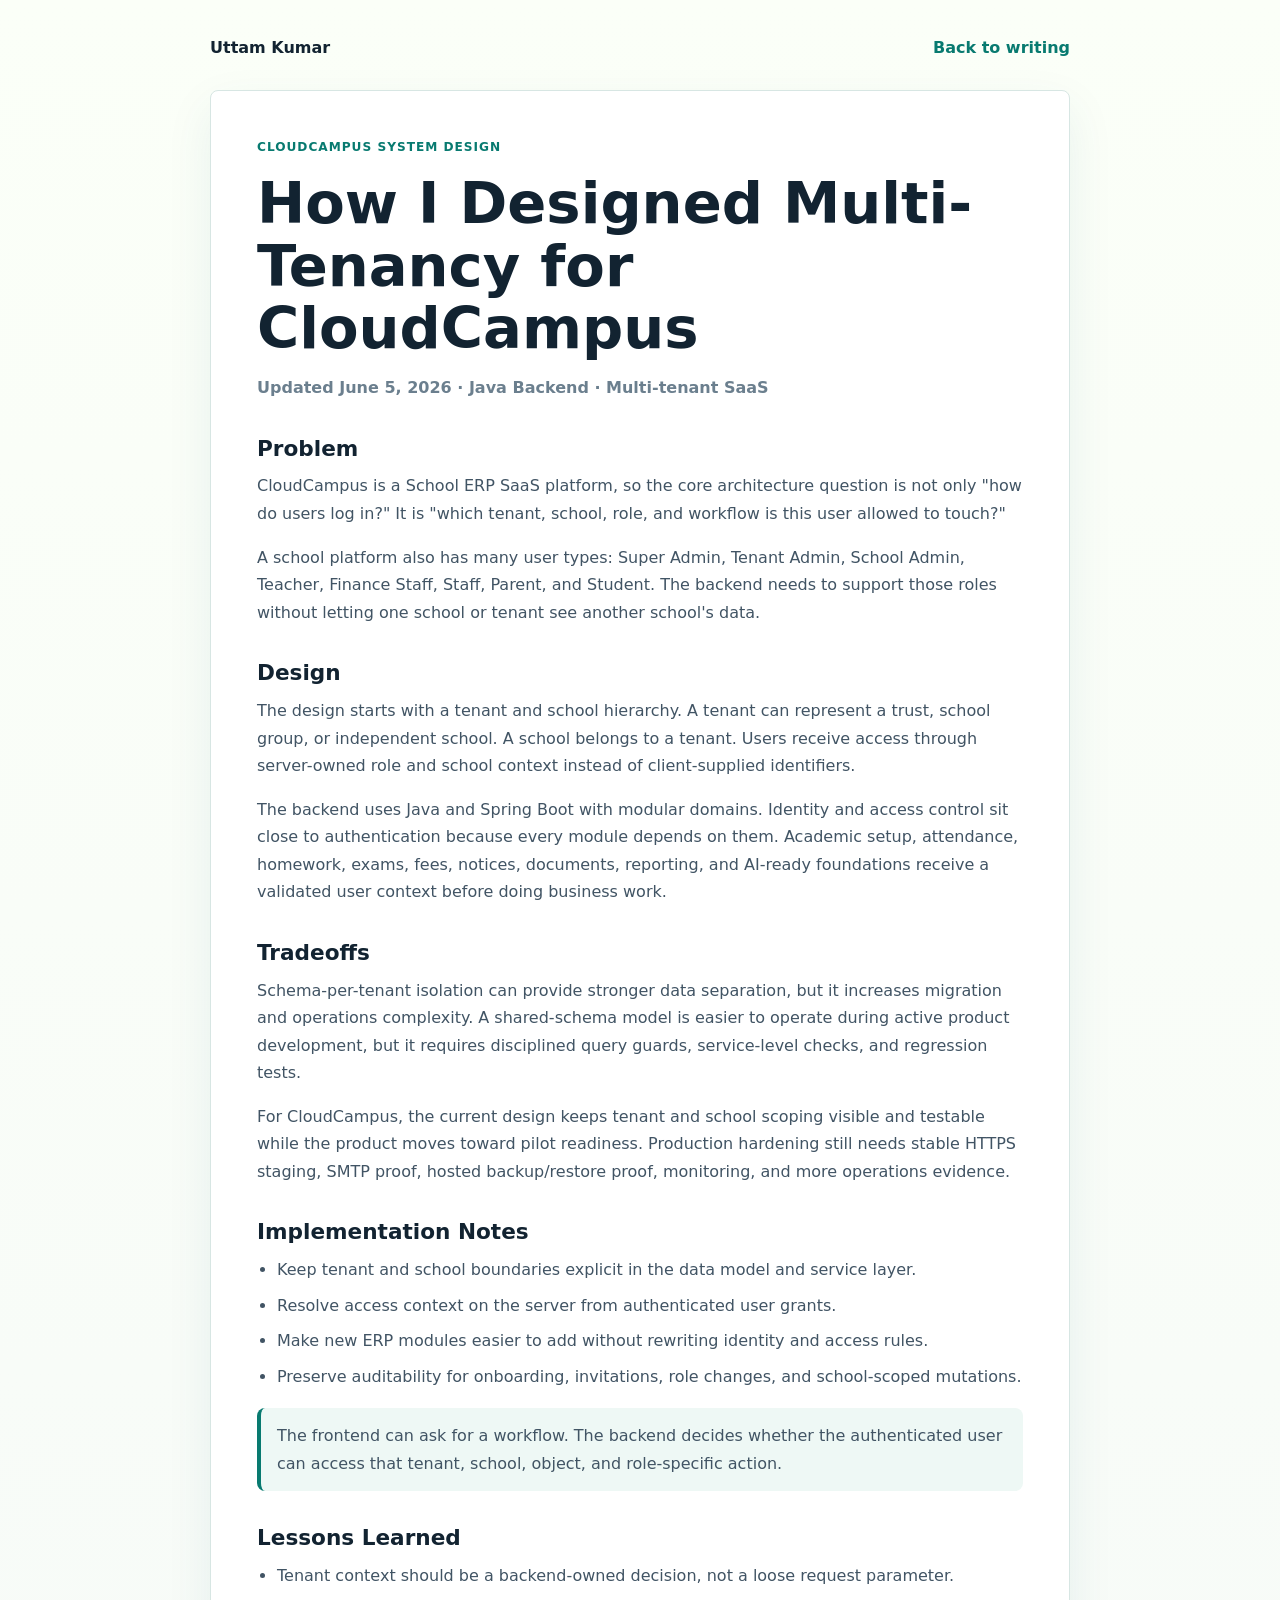
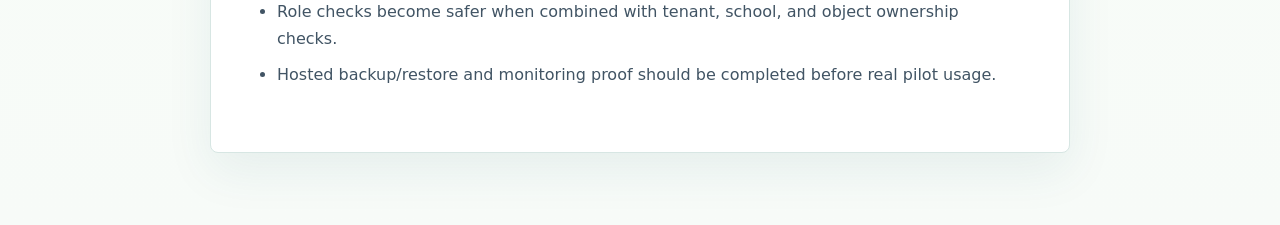
==== writing/cloudcampus-multi-tenancy/index.html @ bcfb3fdd "Initial Uttam portfolio site" ====
<!DOCTYPE html>
<html lang="en">
<head>
  <meta charset="UTF-8">
  <meta name="viewport" content="width=device-width, initial-scale=1.0">
  <meta name="description" content="How Uttam Kumar designed tenant, school, role, and access boundaries for CloudCampus, a multi-tenant School ERP SaaS platform.">
  <meta name="author" content="Uttam Kumar">
  <meta name="robots" content="index, follow">
  <link rel="canonical" href="https://uttam.mycloudcampus.in/writing/cloudcampus-multi-tenancy/">
  <meta property="og:type" content="article">
  <meta property="og:title" content="How I Designed Multi-Tenancy for CloudCampus">
  <meta property="og:description" content="Tenant and school boundaries, server-owned access context, role workflows, and tradeoffs for a school ERP SaaS platform.">
  <meta property="og:url" content="https://uttam.mycloudcampus.in/writing/cloudcampus-multi-tenancy/">
  <meta property="og:image" content="https://uttam.mycloudcampus.in/assets/images/og-image.png">
  <meta name="twitter:card" content="summary_large_image">
  <meta name="twitter:title" content="How I Designed Multi-Tenancy for CloudCampus">
  <meta name="twitter:description" content="Tenant and school boundaries, server-owned access context, role workflows, and SaaS tradeoffs.">
  <meta name="twitter:image" content="https://uttam.mycloudcampus.in/assets/images/og-image.png">
  <link rel="icon" href="../../favicon.svg" type="image/svg+xml">
  <title>How I Designed Multi-Tenancy for CloudCampus | Uttam Kumar</title>
  <style>
    :root { --bg:#f7fbf8; --surface:#fff; --text:#122331; --soft:#415464; --muted:#6b7f8e; --line:#d7e6e3; --accent:#087a70; font-family: Inter, ui-sans-serif, system-ui, -apple-system, BlinkMacSystemFont, "Segoe UI", sans-serif; }
    * { box-sizing: border-box; }
    body { margin: 0; background: linear-gradient(180deg, #fbfff8, var(--bg)); color: var(--text); line-height: 1.72; }
    a { color: var(--accent); font-weight: 800; text-decoration: none; }
    .wrap { width: min(860px, calc(100% - 36px)); margin: 0 auto; padding: 34px 0 72px; }
    header { display: flex; justify-content: space-between; gap: 18px; align-items: center; padding-bottom: 28px; }
    .brand { color: var(--text); font-weight: 900; }
    article { border: 1px solid var(--line); border-radius: 8px; background: var(--surface); padding: clamp(24px, 5vw, 46px); box-shadow: 0 18px 48px rgba(20, 85, 96, 0.08); }
    .eyebrow { color: var(--accent); font-size: .76rem; font-weight: 900; letter-spacing: .08em; text-transform: uppercase; }
    h1 { max-width: 100%; margin: 10px 0 14px; font-size: clamp(1.75rem, 5.6vw, 3.6rem); line-height: 1.08; letter-spacing: 0; overflow-wrap: anywhere; }
    h2 { margin: 34px 0 10px; font-size: 1.35rem; line-height: 1.25; }
    p { margin: 0 0 16px; color: var(--soft); }
    ul { margin: 0 0 18px 20px; color: var(--soft); padding: 0; }
    li { margin: 8px 0; }
    .meta { color: var(--muted); font-weight: 700; }
    .note { border-left: 4px solid var(--accent); background: #eef8f5; padding: 14px 16px; border-radius: 8px; color: var(--soft); }
  </style>
</head>
<body>
  <div class="wrap">
    <header>
      <a class="brand" href="../../">Uttam Kumar</a>
      <a href="../../#writing">Back to writing</a>
    </header>
    <article>
      <p class="eyebrow">CloudCampus system design</p>
      <h1>How I Designed Multi-Tenancy for CloudCampus</h1>
      <p class="meta">Updated June 5, 2026 · Java Backend · Multi-tenant SaaS</p>

      <h2>Problem</h2>
      <p>CloudCampus is a School ERP SaaS platform, so the core architecture question is not only "how do users log in?" It is "which tenant, school, role, and workflow is this user allowed to touch?"</p>
      <p>A school platform also has many user types: Super Admin, Tenant Admin, School Admin, Teacher, Finance Staff, Staff, Parent, and Student. The backend needs to support those roles without letting one school or tenant see another school's data.</p>

      <h2>Design</h2>
      <p>The design starts with a tenant and school hierarchy. A tenant can represent a trust, school group, or independent school. A school belongs to a tenant. Users receive access through server-owned role and school context instead of client-supplied identifiers.</p>
      <p>The backend uses Java and Spring Boot with modular domains. Identity and access control sit close to authentication because every module depends on them. Academic setup, attendance, homework, exams, fees, notices, documents, reporting, and AI-ready foundations receive a validated user context before doing business work.</p>

      <h2>Tradeoffs</h2>
      <p>Schema-per-tenant isolation can provide stronger data separation, but it increases migration and operations complexity. A shared-schema model is easier to operate during active product development, but it requires disciplined query guards, service-level checks, and regression tests.</p>
      <p>For CloudCampus, the current design keeps tenant and school scoping visible and testable while the product moves toward pilot readiness. Production hardening still needs stable HTTPS staging, SMTP proof, hosted backup/restore proof, monitoring, and more operations evidence.</p>

      <h2>Implementation Notes</h2>
      <ul>
        <li>Keep tenant and school boundaries explicit in the data model and service layer.</li>
        <li>Resolve access context on the server from authenticated user grants.</li>
        <li>Make new ERP modules easier to add without rewriting identity and access rules.</li>
        <li>Preserve auditability for onboarding, invitations, role changes, and school-scoped mutations.</li>
      </ul>
      <p class="note">The frontend can ask for a workflow. The backend decides whether the authenticated user can access that tenant, school, object, and role-specific action.</p>

      <h2>Lessons Learned</h2>
      <ul>
        <li>Tenant context should be a backend-owned decision, not a loose request parameter.</li>
        <li>Role checks become safer when combined with tenant, school, and object ownership checks.</li>
        <li>Hosted backup/restore and monitoring proof should be completed before real pilot usage.</li>
      </ul>
    </article>
  </div>
</body>
</html>
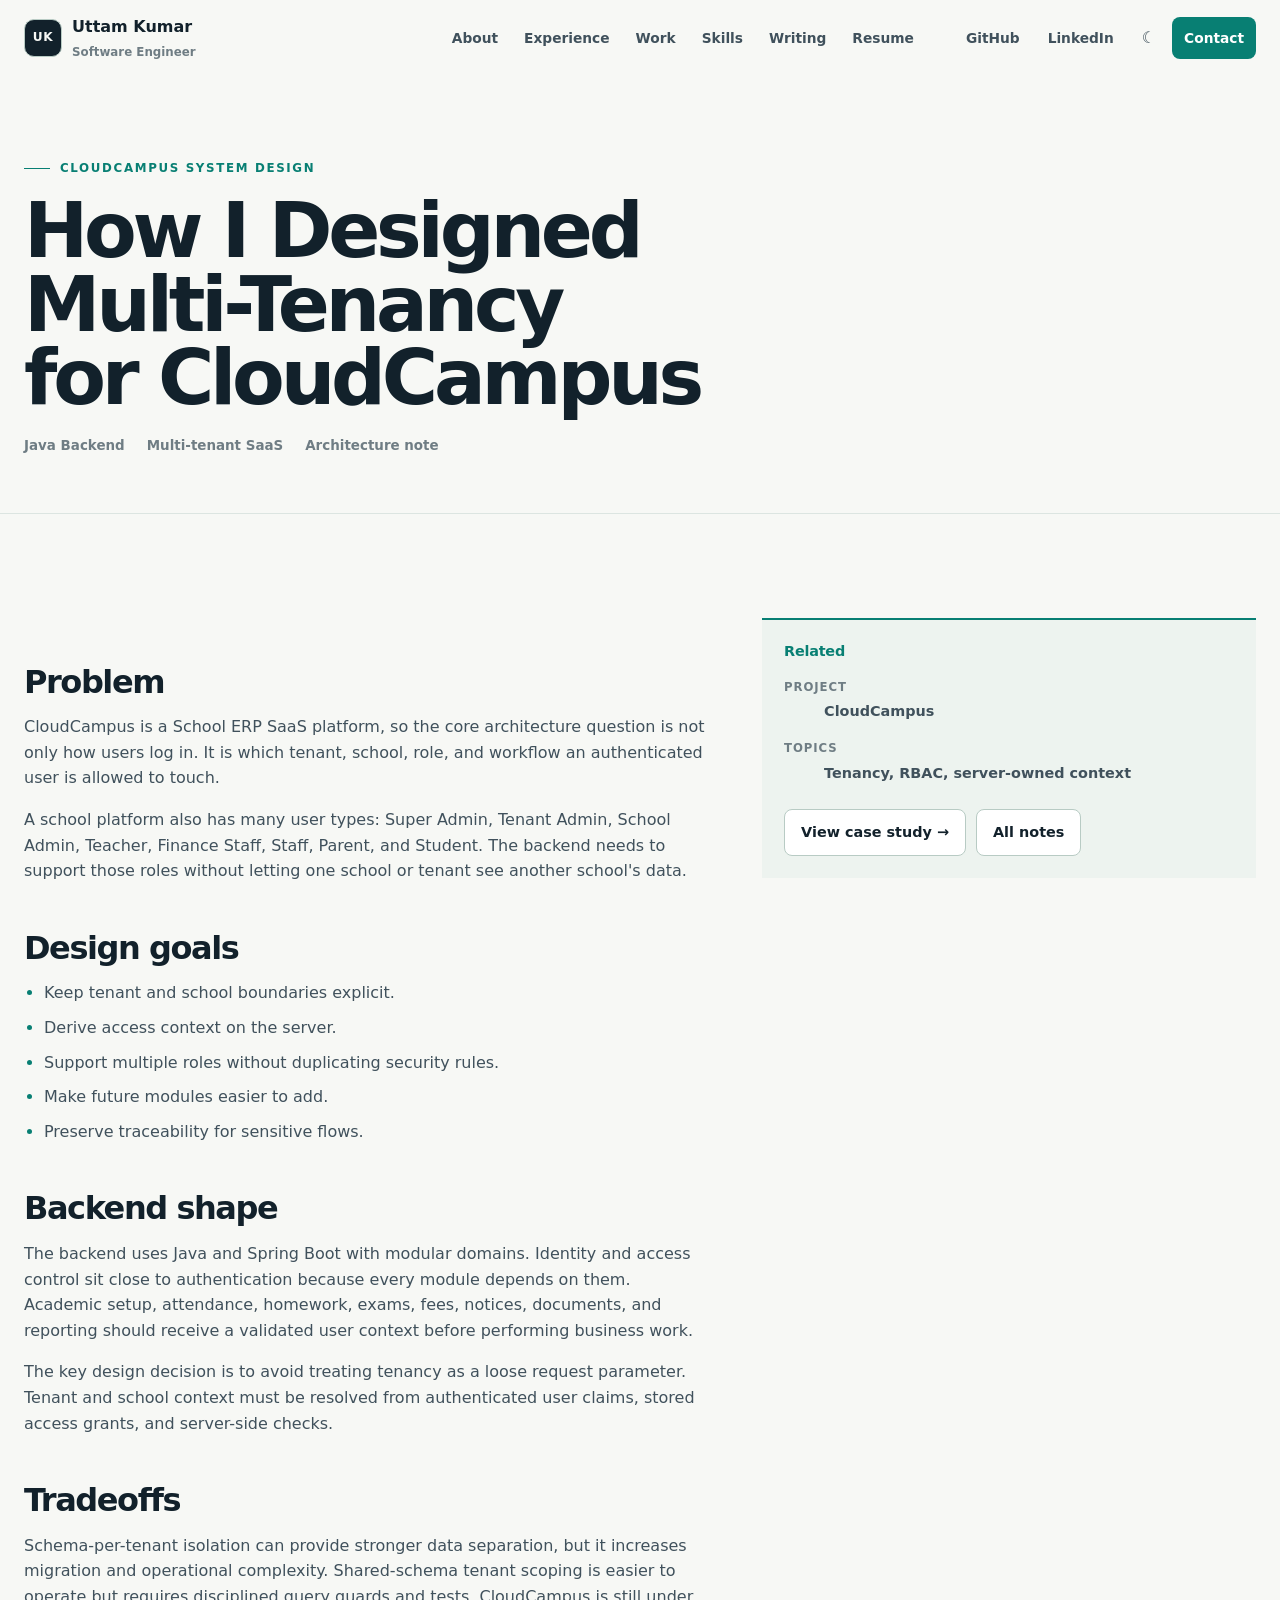
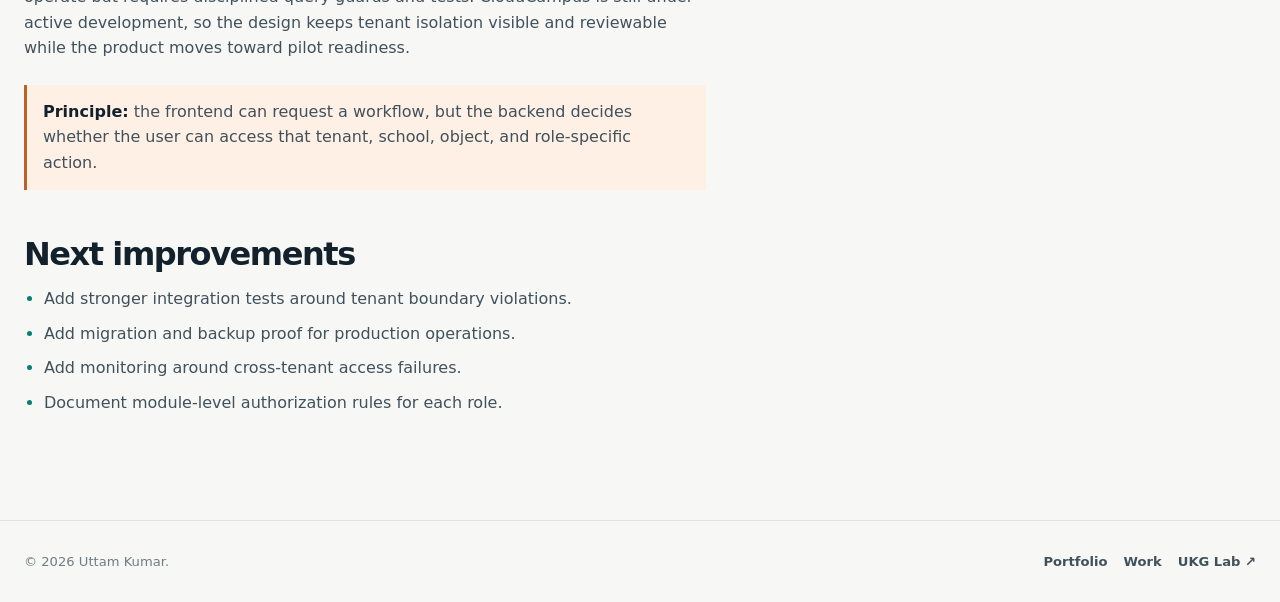
==== commit 29887be8: "Redesign portfolio for backend engineering recruiting" ====
--- a/writing/cloudcampus-multi-tenancy/index.html
+++ b/writing/cloudcampus-multi-tenancy/index.html
@@ -1,81 +1,5 @@
-<!DOCTYPE html>
+<!doctype html>
 <html lang="en">
-<head>
-  <meta charset="UTF-8">
-  <meta name="viewport" content="width=device-width, initial-scale=1.0">
-  <meta name="description" content="How Uttam Kumar designed tenant, school, role, and access boundaries for CloudCampus, a multi-tenant School ERP SaaS platform.">
-  <meta name="author" content="Uttam Kumar">
-  <meta name="robots" content="index, follow">
-  <link rel="canonical" href="https://uttam.mycloudcampus.in/writing/cloudcampus-multi-tenancy/">
-  <meta property="og:type" content="article">
-  <meta property="og:title" content="How I Designed Multi-Tenancy for CloudCampus">
-  <meta property="og:description" content="Tenant and school boundaries, server-owned access context, role workflows, and tradeoffs for a school ERP SaaS platform.">
-  <meta property="og:url" content="https://uttam.mycloudcampus.in/writing/cloudcampus-multi-tenancy/">
-  <meta property="og:image" content="https://uttam.mycloudcampus.in/assets/images/og-image.png">
-  <meta name="twitter:card" content="summary_large_image">
-  <meta name="twitter:title" content="How I Designed Multi-Tenancy for CloudCampus">
-  <meta name="twitter:description" content="Tenant and school boundaries, server-owned access context, role workflows, and SaaS tradeoffs.">
-  <meta name="twitter:image" content="https://uttam.mycloudcampus.in/assets/images/og-image.png">
-  <link rel="icon" href="../../favicon.svg" type="image/svg+xml">
-  <title>How I Designed Multi-Tenancy for CloudCampus | Uttam Kumar</title>
-  <style>
-    :root { --bg:#f7fbf8; --surface:#fff; --text:#122331; --soft:#415464; --muted:#6b7f8e; --line:#d7e6e3; --accent:#087a70; font-family: Inter, ui-sans-serif, system-ui, -apple-system, BlinkMacSystemFont, "Segoe UI", sans-serif; }
-    * { box-sizing: border-box; }
-    body { margin: 0; background: linear-gradient(180deg, #fbfff8, var(--bg)); color: var(--text); line-height: 1.72; }
-    a { color: var(--accent); font-weight: 800; text-decoration: none; }
-    .wrap { width: min(860px, calc(100% - 36px)); margin: 0 auto; padding: 34px 0 72px; }
-    header { display: flex; justify-content: space-between; gap: 18px; align-items: center; padding-bottom: 28px; }
-    .brand { color: var(--text); font-weight: 900; }
-    article { border: 1px solid var(--line); border-radius: 8px; background: var(--surface); padding: clamp(24px, 5vw, 46px); box-shadow: 0 18px 48px rgba(20, 85, 96, 0.08); }
-    .eyebrow { color: var(--accent); font-size: .76rem; font-weight: 900; letter-spacing: .08em; text-transform: uppercase; }
-    h1 { max-width: 100%; margin: 10px 0 14px; font-size: clamp(1.75rem, 5.6vw, 3.6rem); line-height: 1.08; letter-spacing: 0; overflow-wrap: anywhere; }
-    h2 { margin: 34px 0 10px; font-size: 1.35rem; line-height: 1.25; }
-    p { margin: 0 0 16px; color: var(--soft); }
-    ul { margin: 0 0 18px 20px; color: var(--soft); padding: 0; }
-    li { margin: 8px 0; }
-    .meta { color: var(--muted); font-weight: 700; }
-    .note { border-left: 4px solid var(--accent); background: #eef8f5; padding: 14px 16px; border-radius: 8px; color: var(--soft); }
-  </style>
-</head>
-<body>
-  <div class="wrap">
-    <header>
-      <a class="brand" href="../../">Uttam Kumar</a>
-      <a href="../../#writing">Back to writing</a>
-    </header>
-    <article>
-      <p class="eyebrow">CloudCampus system design</p>
-      <h1>How I Designed Multi-Tenancy for CloudCampus</h1>
-      <p class="meta">Updated June 5, 2026 · Java Backend · Multi-tenant SaaS</p>
-
-      <h2>Problem</h2>
-      <p>CloudCampus is a School ERP SaaS platform, so the core architecture question is not only "how do users log in?" It is "which tenant, school, role, and workflow is this user allowed to touch?"</p>
-      <p>A school platform also has many user types: Super Admin, Tenant Admin, School Admin, Teacher, Finance Staff, Staff, Parent, and Student. The backend needs to support those roles without letting one school or tenant see another school's data.</p>
-
-      <h2>Design</h2>
-      <p>The design starts with a tenant and school hierarchy. A tenant can represent a trust, school group, or independent school. A school belongs to a tenant. Users receive access through server-owned role and school context instead of client-supplied identifiers.</p>
-      <p>The backend uses Java and Spring Boot with modular domains. Identity and access control sit close to authentication because every module depends on them. Academic setup, attendance, homework, exams, fees, notices, documents, reporting, and AI-ready foundations receive a validated user context before doing business work.</p>
-
-      <h2>Tradeoffs</h2>
-      <p>Schema-per-tenant isolation can provide stronger data separation, but it increases migration and operations complexity. A shared-schema model is easier to operate during active product development, but it requires disciplined query guards, service-level checks, and regression tests.</p>
-      <p>For CloudCampus, the current design keeps tenant and school scoping visible and testable while the product moves toward pilot readiness. Production hardening still needs stable HTTPS staging, SMTP proof, hosted backup/restore proof, monitoring, and more operations evidence.</p>
-
-      <h2>Implementation Notes</h2>
-      <ul>
-        <li>Keep tenant and school boundaries explicit in the data model and service layer.</li>
-        <li>Resolve access context on the server from authenticated user grants.</li>
-        <li>Make new ERP modules easier to add without rewriting identity and access rules.</li>
-        <li>Preserve auditability for onboarding, invitations, role changes, and school-scoped mutations.</li>
-      </ul>
-      <p class="note">The frontend can ask for a workflow. The backend decides whether the authenticated user can access that tenant, school, object, and role-specific action.</p>
-
-      <h2>Lessons Learned</h2>
-      <ul>
-        <li>Tenant context should be a backend-owned decision, not a loose request parameter.</li>
-        <li>Role checks become safer when combined with tenant, school, and object ownership checks.</li>
-        <li>Hosted backup/restore and monitoring proof should be completed before real pilot usage.</li>
-      </ul>
-    </article>
-  </div>
-</body>
+<head><meta charset="utf-8"><meta name="viewport" content="width=device-width, initial-scale=1"><meta name="description" content="How Uttam Kumar designed tenant, school, role, and access boundaries for CloudCampus."><meta name="robots" content="index, follow"><link rel="canonical" href="https://uttam.mycloudcampus.in/writing/cloudcampus-multi-tenancy/"><link rel="icon" href="../../favicon.svg" type="image/svg+xml"><link rel="stylesheet" href="../../assets/site.css"><title>How I Designed Multi-Tenancy for CloudCampus | Uttam Kumar</title></head>
+<body><a class="skip-link" href="#main-content">Skip to content</a><header class="site-header"><div class="container nav"><a class="brand" href="../../" aria-label="Uttam Kumar home"><span class="brand-mark" aria-hidden="true">UK</span><span><span class="brand-name">Uttam Kumar</span><span class="brand-role">Software Engineer</span></span></a><button class="nav-toggle" type="button" aria-label="Open navigation" aria-expanded="false"><span></span><span></span><span></span></button><nav class="nav-links" aria-label="Primary navigation"><a href="../../#about">About</a><a href="../../#experience">Experience</a><a href="../../projects/">Work</a><a href="../../#skills">Skills</a><a href="../">Writing</a><a href="../../resume/">Resume</a></nav><div class="nav-actions"><a class="nav-quiet" href="https://github.com/uttamkumar37" target="_blank" rel="noopener noreferrer">GitHub</a><a class="nav-quiet" href="https://linkedin.com/in/uttamkumar37" target="_blank" rel="noopener noreferrer">LinkedIn</a><button class="theme-toggle" type="button" data-theme-toggle aria-label="Switch theme"><span class="theme-icon" aria-hidden="true">☾</span></button><a class="nav-contact" href="../../#contact">Contact</a></div></div></header><main id="main-content"><section class="article-hero"><div class="container"><span class="eyebrow">CloudCampus system design</span><h1>How I Designed Multi-Tenancy for CloudCampus</h1><div class="article-meta"><span>Java Backend</span><span>Multi-tenant SaaS</span><span>Architecture note</span></div></div></section><section class="section"><div class="container case-layout"><article class="prose"><h2>Problem</h2><p>CloudCampus is a School ERP SaaS platform, so the core architecture question is not only how users log in. It is which tenant, school, role, and workflow an authenticated user is allowed to touch.</p><p>A school platform also has many user types: Super Admin, Tenant Admin, School Admin, Teacher, Finance Staff, Staff, Parent, and Student. The backend needs to support those roles without letting one school or tenant see another school's data.</p><h2>Design goals</h2><ul><li>Keep tenant and school boundaries explicit.</li><li>Derive access context on the server.</li><li>Support multiple roles without duplicating security rules.</li><li>Make future modules easier to add.</li><li>Preserve traceability for sensitive flows.</li></ul><h2>Backend shape</h2><p>The backend uses Java and Spring Boot with modular domains. Identity and access control sit close to authentication because every module depends on them. Academic setup, attendance, homework, exams, fees, notices, documents, and reporting should receive a validated user context before performing business work.</p><p>The key design decision is to avoid treating tenancy as a loose request parameter. Tenant and school context must be resolved from authenticated user claims, stored access grants, and server-side checks.</p><h2>Tradeoffs</h2><p>Schema-per-tenant isolation can provide stronger data separation, but it increases migration and operational complexity. Shared-schema tenant scoping is easier to operate but requires disciplined query guards and tests. CloudCampus is still under active development, so the design keeps tenant isolation visible and reviewable while the product moves toward pilot readiness.</p><div class="status-note"><strong>Principle:</strong> the frontend can request a workflow, but the backend decides whether the user can access that tenant, school, object, and role-specific action.</div><h2>Next improvements</h2><ul><li>Add stronger integration tests around tenant boundary violations.</li><li>Add migration and backup proof for production operations.</li><li>Add monitoring around cross-tenant access failures.</li><li>Document module-level authorization rules for each role.</li></ul></article><aside class="side-panel"><h3>Related</h3><dl><div><dt>Project</dt><dd>CloudCampus</dd></div><div><dt>Topics</dt><dd>Tenancy, RBAC, server-owned context</dd></div></dl><div class="button-row" style="margin-top:24px"><a class="button button-primary" href="../../projects/cloudcampus/">View case study →</a><a class="button" href="../">All notes</a></div></aside></div></section></main><footer class="site-footer"><div class="container footer-inner"><p>© <span data-year>2026</span> Uttam Kumar.</p><div class="footer-links"><a href="../../">Portfolio</a><a href="../../projects/">Work</a><a href="https://ukglab.com" target="_blank" rel="noopener noreferrer">UKG Lab ↗</a></div></div></footer><script src="../../assets/data/profile.js"></script><script src="../../assets/site.js"></script></body>
 </html>
--- a/assets/site.css
+++ b/assets/site.css
@@ -0,0 +1,724 @@
+:root {
+  color-scheme: light;
+  --bg: #f7f8f5;
+  --surface: #ffffff;
+  --surface-muted: #edf3ef;
+  --surface-strong: #12212b;
+  --ink: #12212b;
+  --ink-soft: #40515c;
+  --ink-muted: #6f7d84;
+  --border: #dce5e1;
+  --border-strong: #b8cbc4;
+  --accent: #087f73;
+  --accent-hover: #056258;
+  --accent-soft: #e4f3ed;
+  --warm: #b9622b;
+  --warm-soft: #fff0e5;
+  --success: #16734a;
+  --shadow-sm: 0 8px 24px rgba(18, 33, 43, 0.06);
+  --shadow-lg: 0 26px 70px rgba(18, 33, 43, 0.12);
+  --max: 1240px;
+  --nav-height: 76px;
+  font-family: Inter, ui-sans-serif, system-ui, -apple-system, BlinkMacSystemFont, "Segoe UI", sans-serif;
+}
+
+[data-theme="dark"] {
+  color-scheme: dark;
+  --bg: #0d171b;
+  --surface: #142228;
+  --surface-muted: #1a2b31;
+  --surface-strong: #f4f7f3;
+  --ink: #f4f7f3;
+  --ink-soft: #c0cfca;
+  --ink-muted: #8ea09e;
+  --border: #2a3d42;
+  --border-strong: #496166;
+  --accent: #55c7ae;
+  --accent-hover: #8be0ca;
+  --accent-soft: #173a38;
+  --warm: #f2a36d;
+  --warm-soft: #3b2920;
+  --success: #7dd3a7;
+  --shadow-sm: 0 8px 24px rgba(0, 0, 0, 0.16);
+  --shadow-lg: 0 28px 80px rgba(0, 0, 0, 0.28);
+}
+
+* { box-sizing: border-box; }
+
+html { scroll-behavior: smooth; }
+
+body {
+  margin: 0;
+  background: var(--bg);
+  color: var(--ink);
+  line-height: 1.6;
+  -webkit-font-smoothing: antialiased;
+  text-rendering: optimizeLegibility;
+}
+
+body.nav-open { overflow: hidden; }
+
+a { color: inherit; text-decoration: none; }
+
+img { display: block; max-width: 100%; }
+
+button, a { -webkit-tap-highlight-color: transparent; }
+
+button { font: inherit; }
+
+:focus-visible {
+  outline: 3px solid var(--warm);
+  outline-offset: 4px;
+}
+
+::selection { background: var(--accent); color: #ffffff; }
+
+.skip-link {
+  position: fixed;
+  left: 16px;
+  top: -100px;
+  z-index: 300;
+  background: var(--surface-strong);
+  color: var(--bg);
+  padding: 10px 14px;
+  font-weight: 800;
+}
+
+.skip-link:focus { top: 16px; }
+
+.container {
+  width: min(var(--max), calc(100% - 48px));
+  margin-inline: auto;
+}
+
+.narrow { max-width: 760px; }
+
+.section {
+  padding: 104px 0;
+  scroll-margin-top: calc(var(--nav-height) + 20px);
+}
+
+.section-band {
+  border-block: 1px solid var(--border);
+  background: var(--surface-muted);
+}
+
+.section-dark {
+  background: var(--surface-strong);
+  color: var(--bg);
+}
+
+.section-heading { max-width: 820px; }
+
+.eyebrow {
+  display: inline-flex;
+  align-items: center;
+  gap: 10px;
+  margin-bottom: 16px;
+  color: var(--accent);
+  font-size: 0.74rem;
+  font-weight: 850;
+  letter-spacing: 0.14em;
+  text-transform: uppercase;
+}
+
+.eyebrow::before {
+  content: "";
+  width: 26px;
+  height: 1px;
+  background: currentColor;
+}
+
+h1, h2, h3, p, ul, dl { margin: 0; }
+
+h1, h2, h3 { text-wrap: balance; }
+
+h1 {
+  max-width: 800px;
+  font-size: clamp(3.2rem, 8vw, 6.8rem);
+  line-height: 0.96;
+  letter-spacing: -0.055em;
+}
+
+h2 {
+  max-width: 760px;
+  font-size: clamp(2.05rem, 4.2vw, 4rem);
+  line-height: 1.02;
+  letter-spacing: -0.045em;
+}
+
+h3 {
+  font-size: 1.15rem;
+  line-height: 1.25;
+  letter-spacing: -0.015em;
+}
+
+.section-copy,
+.lead {
+  margin-top: 20px;
+  max-width: 720px;
+  color: var(--ink-soft);
+  font-size: clamp(1rem, 1.25vw, 1.15rem);
+  line-height: 1.7;
+}
+
+.section-dark .section-copy,
+.section-dark .lead { color: #c6d5d0; }
+
+.muted { color: var(--ink-muted); }
+
+.link {
+  color: var(--accent);
+  font-weight: 800;
+  text-decoration: underline;
+  text-decoration-thickness: 1px;
+  text-underline-offset: 4px;
+}
+
+.link:hover { color: var(--accent-hover); }
+
+.site-header {
+  position: sticky;
+  top: 0;
+  z-index: 100;
+  min-height: var(--nav-height);
+  border-bottom: 1px solid transparent;
+  background: color-mix(in srgb, var(--bg) 86%, transparent);
+  backdrop-filter: blur(18px);
+  transition: border-color 180ms ease, box-shadow 180ms ease;
+}
+
+.site-header.scrolled {
+  border-color: var(--border);
+  box-shadow: var(--shadow-sm);
+}
+
+.nav {
+  min-height: var(--nav-height);
+  display: flex;
+  align-items: center;
+  gap: 28px;
+}
+
+.brand {
+  display: inline-flex;
+  align-items: center;
+  gap: 10px;
+  min-width: max-content;
+  font-weight: 850;
+}
+
+.brand-mark {
+  display: grid;
+  width: 38px;
+  height: 38px;
+  place-items: center;
+  border: 1px solid var(--border-strong);
+  border-radius: 10px;
+  background: var(--surface-strong);
+  color: var(--bg);
+  font-size: 0.76rem;
+  letter-spacing: 0.04em;
+}
+
+.brand-name { line-height: 1.1; }
+
+.brand-role {
+  display: block;
+  margin-top: 3px;
+  color: var(--ink-muted);
+  font-size: 0.74rem;
+  font-weight: 650;
+}
+
+.nav-links {
+  display: flex;
+  align-items: center;
+  justify-content: center;
+  gap: 2px;
+  margin-left: auto;
+}
+
+.nav-links a,
+.nav-actions a,
+.nav-actions button {
+  min-height: 42px;
+  display: inline-flex;
+  align-items: center;
+  justify-content: center;
+  border: 1px solid transparent;
+  border-radius: 8px;
+  color: var(--ink-soft);
+  font-size: 0.86rem;
+  font-weight: 750;
+  padding: 9px 11px;
+  transition: color 160ms ease, background 160ms ease, border-color 160ms ease, transform 160ms ease;
+}
+
+.nav-links a:hover,
+.nav-actions a:hover,
+.nav-actions button:hover {
+  color: var(--ink);
+  background: var(--surface-muted);
+}
+
+.nav-actions {
+  display: flex;
+  align-items: center;
+  gap: 4px;
+}
+
+.nav-actions .nav-quiet { display: inline-flex; }
+
+.nav-actions .nav-contact,
+.button-primary {
+  border-color: transparent;
+  background: var(--accent);
+  color: #ffffff;
+}
+
+.nav-actions .nav-contact:hover,
+.button-primary:hover {
+  background: var(--accent-hover);
+  color: #ffffff;
+  transform: translateY(-1px);
+}
+
+.theme-toggle {
+  cursor: pointer;
+  background: transparent;
+}
+
+.theme-icon { font-size: 1rem; line-height: 1; }
+
+.nav-toggle {
+  display: none;
+  width: 44px;
+  height: 44px;
+  margin-left: auto;
+  border: 1px solid var(--border);
+  border-radius: 8px;
+  background: var(--surface);
+  color: var(--ink);
+  cursor: pointer;
+}
+
+.nav-toggle span {
+  display: block;
+  width: 18px;
+  height: 2px;
+  margin: 4px auto;
+  background: currentColor;
+  transition: transform 160ms ease, opacity 160ms ease;
+}
+
+.nav-toggle.active span:nth-child(1) { transform: translateY(6px) rotate(45deg); }
+.nav-toggle.active span:nth-child(2) { opacity: 0; }
+.nav-toggle.active span:nth-child(3) { transform: translateY(-6px) rotate(-45deg); }
+
+.button-row {
+  display: flex;
+  align-items: center;
+  flex-wrap: wrap;
+  gap: 10px;
+}
+
+.button {
+  min-height: 46px;
+  display: inline-flex;
+  align-items: center;
+  justify-content: center;
+  gap: 8px;
+  border: 1px solid var(--border-strong);
+  border-radius: 8px;
+  background: var(--surface);
+  color: var(--ink);
+  cursor: pointer;
+  font-size: 0.9rem;
+  font-weight: 820;
+  padding: 11px 16px;
+  transition: transform 160ms ease, border-color 160ms ease, background 160ms ease, color 160ms ease;
+}
+
+.button:hover { transform: translateY(-2px); border-color: var(--accent); }
+.button-secondary { border-color: var(--accent); background: var(--accent-soft); color: var(--accent); }
+.button-ghost { border-color: transparent; background: transparent; color: var(--ink-soft); }
+.button-ghost:hover { background: var(--surface-muted); color: var(--ink); }
+.button-warm { border-color: transparent; background: var(--warm); color: #ffffff; }
+.button-warm:hover { background: #9d4f20; color: #ffffff; }
+
+.hero {
+  padding: 72px 0 96px;
+  border-bottom: 1px solid var(--border);
+}
+
+.hero-grid {
+  display: grid;
+  grid-template-columns: minmax(0, 1.12fr) minmax(320px, 0.88fr);
+  gap: clamp(42px, 8vw, 120px);
+  align-items: center;
+}
+
+.hero-kicker {
+  display: inline-flex;
+  align-items: center;
+  gap: 9px;
+  margin-bottom: 24px;
+  color: var(--accent);
+  font-size: 0.8rem;
+  font-weight: 850;
+  letter-spacing: 0.12em;
+  text-transform: uppercase;
+}
+
+.hero-kicker::before {
+  content: "";
+  width: 9px;
+  height: 9px;
+  border-radius: 50%;
+  background: var(--success);
+  box-shadow: 0 0 0 5px color-mix(in srgb, var(--success) 18%, transparent);
+}
+
+.hero-title { margin-top: 12px; }
+
+.hero-statement {
+  max-width: 650px;
+  margin-top: 24px;
+  color: var(--ink-soft);
+  font-size: clamp(1.3rem, 2.35vw, 2rem);
+  line-height: 1.25;
+  letter-spacing: -0.025em;
+}
+
+.hero-copy .lead { max-width: 620px; }
+
+.hero-actions { margin-top: 32px; }
+
+.hero-socials {
+  display: flex;
+  flex-wrap: wrap;
+  gap: 18px;
+  margin-top: 20px;
+  color: var(--ink-muted);
+  font-size: 0.88rem;
+  font-weight: 750;
+}
+
+.hero-socials a:hover { color: var(--accent); }
+
+.portrait-wrap { position: relative; max-width: 430px; margin-left: auto; }
+
+.portrait-wrap::before {
+  content: "";
+  position: absolute;
+  left: -18px;
+  top: 28px;
+  width: 56px;
+  height: 56px;
+  border-left: 2px solid var(--warm);
+  border-top: 2px solid var(--warm);
+}
+
+.portrait-frame {
+  position: relative;
+  overflow: hidden;
+  aspect-ratio: 4 / 5;
+  border: 1px solid var(--border-strong);
+  border-radius: 12px;
+  background: var(--surface-muted);
+  box-shadow: var(--shadow-lg);
+}
+
+.portrait-frame img { width: 100%; height: 100%; object-fit: cover; object-position: center 18%; }
+
+.portrait-caption {
+  position: absolute;
+  right: -26px;
+  bottom: 24px;
+  width: min(250px, 65%);
+  border: 1px solid var(--border-strong);
+  border-radius: 8px;
+  background: var(--surface);
+  box-shadow: var(--shadow-sm);
+  padding: 16px;
+}
+
+.portrait-caption strong { display: block; font-size: 0.94rem; }
+.portrait-caption span { display: block; margin-top: 4px; color: var(--ink-muted); font-size: 0.78rem; line-height: 1.4; }
+
+.metric-strip {
+  display: grid;
+  grid-template-columns: repeat(4, minmax(0, 1fr));
+  border-block: 1px solid var(--border);
+}
+
+.metric-item {
+  min-height: 132px;
+  padding: 26px 24px;
+  border-right: 1px solid var(--border);
+}
+
+.metric-item:last-child { border-right: 0; }
+.metric-value { color: var(--ink); font-size: 1.24rem; font-weight: 850; line-height: 1.15; }
+.metric-label { margin-top: 8px; color: var(--ink-muted); font-size: 0.84rem; line-height: 1.4; }
+
+.about-grid {
+  display: grid;
+  grid-template-columns: minmax(0, 1.1fr) minmax(260px, 0.9fr);
+  gap: 64px;
+  align-items: start;
+  margin-top: 42px;
+}
+
+.about-copy p + p { margin-top: 18px; }
+
+.signal-list {
+  display: grid;
+  gap: 0;
+  border-top: 1px solid var(--border);
+}
+
+.signal-list div {
+  display: grid;
+  grid-template-columns: 132px 1fr;
+  gap: 18px;
+  padding: 16px 0;
+  border-bottom: 1px solid var(--border);
+}
+
+.signal-list dt { color: var(--ink-muted); font-size: 0.76rem; font-weight: 850; letter-spacing: 0.08em; text-transform: uppercase; }
+.signal-list dd { margin: 0; color: var(--ink-soft); font-size: 0.92rem; font-weight: 700; }
+
+.timeline { position: relative; display: grid; gap: 28px; margin-top: 44px; }
+
+.timeline::before { content: ""; position: absolute; left: 10px; top: 12px; bottom: 12px; width: 1px; background: var(--border-strong); }
+
+.timeline-item { position: relative; display: grid; grid-template-columns: 190px 1fr; gap: 38px; padding-left: 40px; }
+
+.timeline-item::before {
+  content: "";
+  position: absolute;
+  left: 5px;
+  top: 8px;
+  width: 11px;
+  height: 11px;
+  border: 3px solid var(--bg);
+  border-radius: 50%;
+  background: var(--accent);
+  box-shadow: 0 0 0 1px var(--accent);
+}
+
+.timeline-time { color: var(--ink-muted); font-size: 0.84rem; font-weight: 800; line-height: 1.4; }
+.timeline-company { margin-top: 8px; color: var(--ink); font-size: 1rem; font-weight: 850; }
+.timeline-role { color: var(--accent); font-size: 0.9rem; font-weight: 750; }
+.timeline-content h3 { font-size: 1.4rem; }
+.timeline-content p { max-width: 700px; margin-top: 10px; color: var(--ink-soft); }
+.timeline-list { display: grid; gap: 8px; margin-top: 16px; padding: 0; list-style: none; color: var(--ink-soft); }
+.timeline-list li { position: relative; padding-left: 18px; }
+.timeline-list li::before { content: ""; position: absolute; left: 0; top: 0.72em; width: 5px; height: 5px; border-radius: 50%; background: var(--warm); }
+.tag-list { display: flex; flex-wrap: wrap; gap: 7px; margin-top: 18px; padding: 0; list-style: none; }
+.tag { display: inline-flex; border: 1px solid var(--border); border-radius: 999px; background: var(--surface-muted); color: var(--ink-soft); font-size: 0.76rem; font-weight: 750; padding: 5px 9px; }
+
+.work-grid { display: grid; grid-template-columns: repeat(3, minmax(0, 1fr)); gap: 16px; margin-top: 42px; }
+
+.work-card {
+  display: flex;
+  min-height: 100%;
+  flex-direction: column;
+  border: 1px solid var(--border);
+  background: var(--surface);
+  padding: 24px;
+  transition: transform 180ms ease, border-color 180ms ease, box-shadow 180ms ease;
+}
+
+.work-card:hover { transform: translateY(-4px); border-color: var(--border-strong); box-shadow: var(--shadow-sm); }
+.work-card.featured { grid-column: span 2; background: var(--surface-strong); color: var(--bg); }
+.work-card.featured p, .work-card.featured .work-meta, .work-card.featured .tag { color: #c6d5d0; }
+.work-card.featured .tag { border-color: #486761; background: #1a3838; }
+.work-card.featured .work-link { color: var(--warm); }
+.work-card h3 { font-size: 1.35rem; }
+.work-meta { display: flex; justify-content: space-between; gap: 14px; color: var(--ink-muted); font-size: 0.78rem; font-weight: 800; letter-spacing: 0.08em; text-transform: uppercase; }
+.work-card p { margin-top: 14px; color: var(--ink-soft); }
+.work-highlights { display: grid; gap: 6px; margin-top: 18px; padding: 0; color: var(--ink-soft); font-size: 0.9rem; list-style: none; }
+.work-highlights li { position: relative; padding-left: 16px; }
+.work-highlights li::before { content: ""; position: absolute; left: 0; top: 0.67em; width: 5px; height: 5px; border-radius: 50%; background: var(--accent); }
+.work-links { display: flex; flex-wrap: wrap; gap: 14px; margin-top: auto; padding-top: 24px; }
+.work-link { color: var(--accent); font-size: 0.84rem; font-weight: 850; }
+.work-link:hover { color: var(--accent-hover); text-decoration: underline; text-underline-offset: 4px; }
+
+.expertise-grid { display: grid; grid-template-columns: repeat(5, minmax(0, 1fr)); gap: 1px; margin-top: 42px; border: 1px solid var(--border); background: var(--border); }
+
+.expertise-group { min-height: 230px; background: var(--surface); padding: 24px 20px; }
+.expertise-group h3 { color: var(--accent); font-size: 0.9rem; }
+.expertise-group ul { display: grid; gap: 9px; margin-top: 18px; padding: 0; color: var(--ink-soft); font-size: 0.9rem; list-style: none; }
+.expertise-group li { position: relative; padding-left: 15px; }
+.expertise-group li::before { content: ""; position: absolute; left: 0; top: 0.7em; width: 4px; height: 4px; border-radius: 50%; background: var(--warm); }
+
+.feature-grid { display: grid; grid-template-columns: minmax(0, 0.84fr) minmax(0, 1.16fr); gap: 56px; align-items: center; margin-top: 42px; }
+.feature-copy h3 { font-size: 1.75rem; }
+.feature-copy p { margin-top: 14px; color: #c6d5d0; }
+.feature-copy .tag-list { margin-top: 24px; }
+.feature-media { overflow: hidden; border: 1px solid #385255; border-radius: 10px; background: #1a2d31; }
+.feature-media img { width: 100%; aspect-ratio: 16 / 10; object-fit: cover; object-position: top left; }
+
+.writing-grid { display: grid; grid-template-columns: repeat(3, minmax(0, 1fr)); gap: 16px; margin-top: 42px; }
+.writing-card { display: flex; flex-direction: column; min-height: 220px; border-top: 2px solid var(--accent); background: var(--surface); padding: 22px; }
+.writing-card .writing-type { color: var(--accent); font-size: 0.75rem; font-weight: 850; letter-spacing: 0.09em; text-transform: uppercase; }
+.writing-card h3 { margin-top: 18px; font-size: 1.2rem; }
+.writing-card p { margin-top: 12px; color: var(--ink-soft); }
+.writing-card a { margin-top: auto; padding-top: 22px; color: var(--accent); font-size: 0.86rem; font-weight: 850; }
+
+.lab-callout { display: flex; align-items: center; justify-content: space-between; gap: 28px; margin-top: 28px; border-top: 1px solid var(--border); padding-top: 28px; }
+.lab-callout h3 { font-size: 1.3rem; }
+.lab-callout p { margin-top: 6px; color: var(--ink-soft); }
+
+.education-grid { display: grid; grid-template-columns: minmax(0, 1.1fr) repeat(2, minmax(0, 0.9fr)); gap: 16px; margin-top: 42px; }
+.education-item { border: 1px solid var(--border); background: var(--surface); padding: 24px; }
+.education-item h3 { font-size: 1.22rem; }
+.education-item p { margin-top: 9px; color: var(--ink-soft); }
+.education-item .education-meta { color: var(--accent); font-size: 0.8rem; font-weight: 850; }
+.proof-line { margin-top: 18px; color: var(--ink); font-size: 1rem; font-weight: 850; }
+
+.cta {
+  border-top: 1px solid var(--border);
+  background: var(--surface-muted);
+}
+
+.cta-grid { display: flex; align-items: end; justify-content: space-between; gap: 40px; }
+.cta-grid h2 { max-width: 680px; }
+.cta-grid .lead { max-width: 660px; }
+.cta-actions { flex: 0 0 auto; }
+
+.site-footer { border-top: 1px solid var(--border); padding: 30px 0; }
+.footer-inner { display: flex; align-items: center; justify-content: space-between; gap: 20px; flex-wrap: wrap; }
+.footer-inner p { color: var(--ink-muted); font-size: 0.82rem; }
+.footer-links { display: flex; flex-wrap: wrap; gap: 16px; color: var(--ink-soft); font-size: 0.82rem; font-weight: 750; }
+.footer-links a:hover { color: var(--accent); }
+
+.page-hero { padding: 78px 0 72px; border-bottom: 1px solid var(--border); }
+.page-hero h1 { max-width: 900px; font-size: clamp(2.8rem, 6vw, 5.6rem); }
+.page-hero .lead { max-width: 760px; }
+.page-actions { margin-top: 28px; }
+
+.filter-bar { display: flex; flex-wrap: wrap; gap: 8px; margin-top: 30px; }
+.filter-button { border: 1px solid var(--border); border-radius: 999px; background: var(--surface); color: var(--ink-soft); cursor: pointer; font-size: 0.82rem; font-weight: 800; padding: 8px 12px; }
+.filter-button:hover, .filter-button.active { border-color: var(--accent); background: var(--accent-soft); color: var(--accent); }
+.filter-empty { display: none; margin-top: 24px; color: var(--ink-muted); }
+
+.project-list { display: grid; grid-template-columns: repeat(2, minmax(0, 1fr)); gap: 16px; margin-top: 34px; }
+.project-list .work-card { min-height: 300px; }
+
+.article-hero { padding: 74px 0 56px; border-bottom: 1px solid var(--border); }
+.article-hero h1 { max-width: 880px; font-size: clamp(2.6rem, 6vw, 5.6rem); }
+.article-meta { display: flex; flex-wrap: wrap; gap: 10px 22px; margin-top: 20px; color: var(--ink-muted); font-size: 0.84rem; font-weight: 750; }
+.case-layout { display: grid; grid-template-columns: minmax(0, 1.16fr) minmax(240px, 0.84fr); gap: 56px; align-items: start; }
+.prose { max-width: 780px; }
+.prose h2 { margin-top: 48px; font-size: 2rem; }
+.prose h3 { margin-top: 28px; font-size: 1.3rem; }
+.prose p { margin-top: 16px; color: var(--ink-soft); }
+.prose ul { display: grid; gap: 9px; margin-top: 16px; padding-left: 20px; color: var(--ink-soft); }
+.prose li::marker { color: var(--accent); }
+.prose img { margin-top: 24px; border: 1px solid var(--border); border-radius: 8px; }
+.side-panel { position: sticky; top: calc(var(--nav-height) + 24px); border-top: 2px solid var(--accent); background: var(--surface-muted); padding: 22px; }
+.side-panel h3 { color: var(--accent); font-size: 0.9rem; }
+.side-panel dl { display: grid; gap: 16px; margin-top: 18px; }
+.side-panel dt { color: var(--ink-muted); font-size: 0.73rem; font-weight: 850; letter-spacing: 0.08em; text-transform: uppercase; }
+.side-panel dd { margin-top: 4px; color: var(--ink-soft); font-size: 0.9rem; font-weight: 700; }
+.gallery { display: grid; grid-template-columns: repeat(2, minmax(0, 1fr)); gap: 16px; margin-top: 28px; }
+.gallery figure { margin: 0; border: 1px solid var(--border); background: var(--surface); }
+.gallery img { width: 100%; aspect-ratio: 16 / 10; object-fit: cover; object-position: top left; }
+.gallery figcaption { padding: 12px 14px; color: var(--ink-soft); font-size: 0.84rem; }
+.status-note { margin-top: 24px; border-left: 3px solid var(--warm); background: var(--warm-soft); color: var(--ink-soft); padding: 14px 16px; }
+.status-note strong { color: var(--ink); }
+
+.notes-list { display: grid; grid-template-columns: repeat(3, minmax(0, 1fr)); gap: 16px; margin-top: 42px; }
+.notes-list .writing-card { min-height: 260px; }
+
+.resume-box { display: grid; grid-template-columns: 1fr auto; gap: 32px; align-items: center; border: 1px solid var(--border); background: var(--surface); padding: 30px; }
+.resume-box h2 { font-size: 2rem; }
+.resume-box p { max-width: 690px; margin-top: 12px; color: var(--ink-soft); }
+
+.not-found { min-height: 70vh; display: grid; place-items: center; text-align: center; }
+.not-found h1 { font-size: clamp(4rem, 14vw, 9rem); }
+.not-found p { margin-top: 16px; color: var(--ink-soft); }
+.not-found .button-row { justify-content: center; margin-top: 26px; }
+
+.reveal { animation: rise-in 500ms ease both; }
+@keyframes rise-in { from { opacity: 0; transform: translateY(10px); } to { opacity: 1; transform: translateY(0); } }
+
+@media (max-width: 1080px) {
+  .nav-links { gap: 0; }
+  .nav-actions .nav-quiet { display: none; }
+  .expertise-grid { grid-template-columns: repeat(3, minmax(0, 1fr)); }
+  .education-grid { grid-template-columns: 1fr 1fr; }
+  .education-item:first-child { grid-column: 1 / -1; }
+}
+
+@media (max-width: 820px) {
+  :root { --nav-height: 68px; }
+  .container { width: min(var(--max), calc(100% - 32px)); }
+  .section { padding: 76px 0; }
+  .nav-toggle { display: block; }
+  .nav-links {
+    position: fixed;
+    inset: var(--nav-height) 16px auto;
+    display: none;
+    align-items: stretch;
+    flex-direction: column;
+    border: 1px solid var(--border);
+    background: var(--surface);
+    box-shadow: var(--shadow-lg);
+    padding: 8px;
+  }
+  .nav-links.open { display: flex; }
+  .nav-links a { justify-content: flex-start; padding: 12px; }
+  .nav-actions { margin-left: 0; }
+  .nav-actions .nav-quiet { display: none; }
+  .hero { padding: 54px 0 70px; }
+  .hero-grid, .about-grid, .feature-grid, .case-layout { grid-template-columns: 1fr; gap: 38px; }
+  .portrait-wrap { width: min(360px, 82vw); margin-inline: auto; }
+  .portrait-caption { right: -12px; }
+  .metric-strip { grid-template-columns: repeat(2, minmax(0, 1fr)); }
+  .metric-item:nth-child(2) { border-right: 0; }
+  .metric-item:nth-child(-n + 2) { border-bottom: 1px solid var(--border); }
+  .work-grid, .writing-grid, .notes-list { grid-template-columns: repeat(2, minmax(0, 1fr)); }
+  .work-card.featured { grid-column: 1 / -1; }
+  .expertise-grid { grid-template-columns: repeat(2, minmax(0, 1fr)); }
+  .cta-grid { display: grid; grid-template-columns: 1fr; gap: 24px; align-items: start; }
+  .side-panel { position: static; }
+  .project-list { grid-template-columns: 1fr; }
+  .resume-box { grid-template-columns: 1fr; }
+}
+
+@media (max-width: 540px) {
+  h1 { font-size: clamp(2.9rem, 15vw, 4.6rem); }
+  h2 { font-size: 2.45rem; }
+  .brand-role { display: none; }
+  .nav-actions { gap: 0; }
+  .nav-actions .theme-toggle { padding-inline: 8px; }
+  .hero { padding-top: 42px; }
+  .hero-statement { font-size: 1.3rem; }
+  .button-row .button { width: 100%; }
+  .hero-socials { gap: 14px; }
+  .metric-item { min-height: 112px; padding: 20px 16px; }
+  .signal-list div { grid-template-columns: 1fr; gap: 5px; }
+  .timeline-item { grid-template-columns: 1fr; gap: 10px; padding-left: 32px; }
+  .timeline::before { left: 7px; }
+  .timeline-item::before { left: 2px; }
+  .work-grid, .writing-grid, .notes-list, .education-grid, .expertise-grid, .gallery { grid-template-columns: 1fr; }
+  .education-item:first-child { grid-column: auto; }
+  .work-card.featured { grid-column: auto; }
+  .lab-callout { align-items: flex-start; flex-direction: column; }
+  .resume-box, .side-panel { padding: 20px; }
+  .article-hero, .page-hero { padding: 52px 0 46px; }
+}
+
+@media (prefers-reduced-motion: reduce) {
+  *, *::before, *::after {
+    scroll-behavior: auto !important;
+    animation-duration: 0.01ms !important;
+    animation-iteration-count: 1 !important;
+    transition-duration: 0.01ms !important;
+  }
+}
